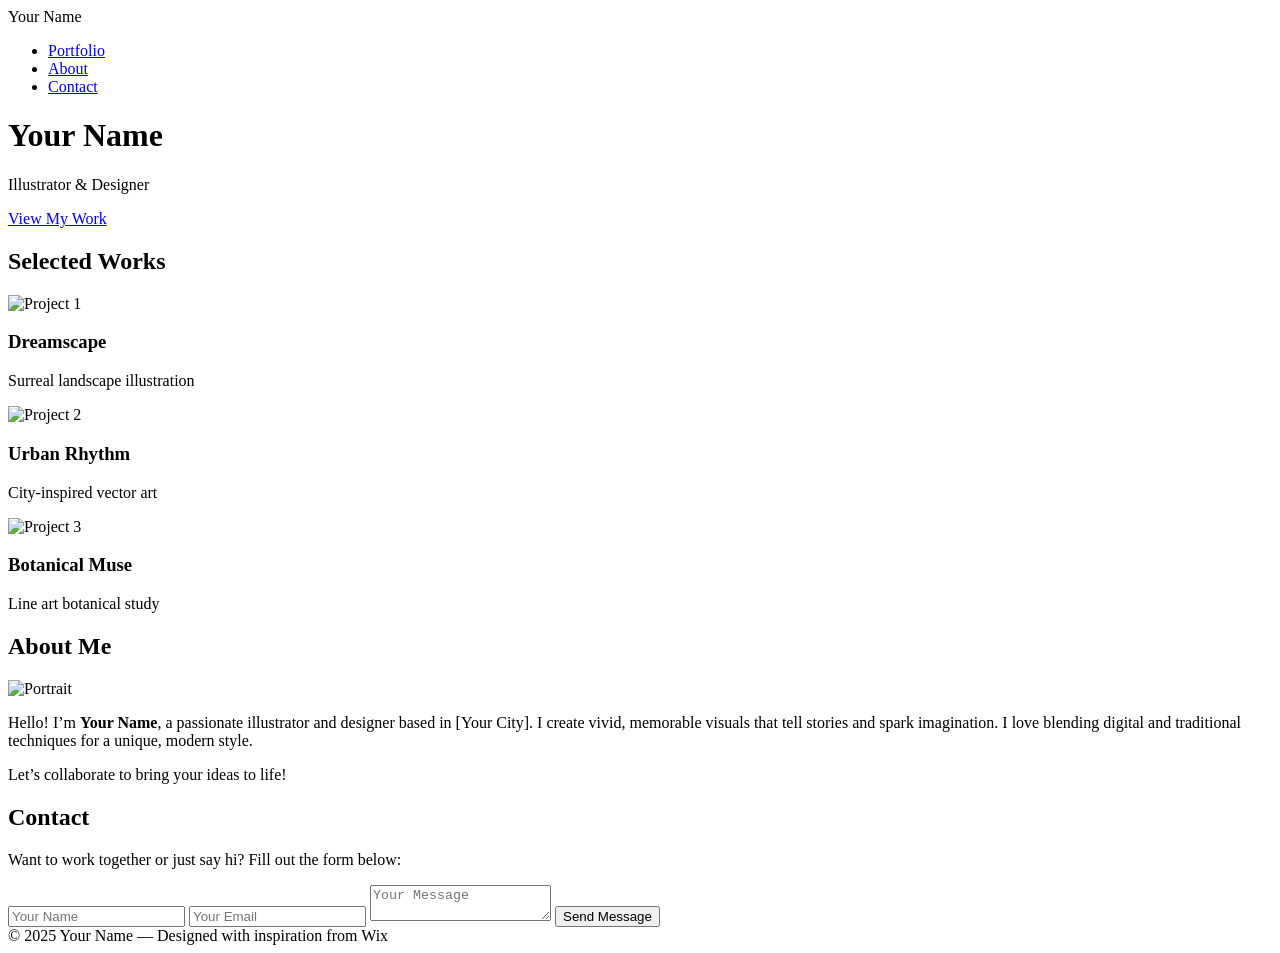
==== index.html @ c296826d "Rename index_Version2.html to index.html" ====
<!DOCTYPE html>
<html lang="en">
<head>
  <meta charset="UTF-8"/>
  <meta name="viewport" content="width=device-width,initial-scale=1.0"/>
  <title>Your Name - Portfolio</title>
  <link rel="stylesheet" href="style.css"/>
  <link href="https://fonts.googleapis.com/css?family=Montserrat:400,600,700&display=swap" rel="stylesheet">
</head>
<body>
  <nav>
    <div class="nav-container">
      <div class="logo">Your Name</div>
      <ul>
        <li><a href="#work">Portfolio</a></li>
        <li><a href="#about">About</a></li>
        <li><a href="#contact">Contact</a></li>
      </ul>
    </div>
  </nav>

  <header class="hero">
    <div class="overlay"></div>
    <div class="hero-content">
      <h1>Your Name</h1>
      <p class="subtitle">Illustrator & Designer</p>
      <a href="#work" class="hero-btn">View My Work</a>
    </div>
  </header>

  <section id="work" class="portfolio-section">
    <h2>Selected Works</h2>
    <div class="portfolio-grid">
      <div class="portfolio-item">
        <img src="https://images.unsplash.com/photo-1465101046530-73398c7f28ca?auto=format&fit=crop&w=400&q=80" alt="Project 1"/>
        <div class="portfolio-info">
          <h3>Dreamscape</h3>
          <p>Surreal landscape illustration</p>
        </div>
      </div>
      <div class="portfolio-item">
        <img src="https://images.unsplash.com/photo-1468449032654-4511bcd28971?auto=format&fit=crop&w=400&q=80" alt="Project 2"/>
        <div class="portfolio-info">
          <h3>Urban Rhythm</h3>
          <p>City-inspired vector art</p>
        </div>
      </div>
      <div class="portfolio-item">
        <img src="https://images.unsplash.com/photo-1506744038136-46273834b3fb?auto=format&fit=crop&w=400&q=80" alt="Project 3"/>
        <div class="portfolio-info">
          <h3>Botanical Muse</h3>
          <p>Line art botanical study</p>
        </div>
      </div>
      <!-- Add more projects as needed -->
    </div>
  </section>

  <section id="about" class="about-section">
    <h2>About Me</h2>
    <div class="about-content">
      <img src="https://images.unsplash.com/photo-1511367461989-f85a21fda167?auto=format&fit=facearea&w=200&h=200&q=80" alt="Portrait" class="about-avatar"/>
      <div>
        <p>Hello! I’m <strong>Your Name</strong>, a passionate illustrator and designer based in [Your City]. I create vivid, memorable visuals that tell stories and spark imagination. I love blending digital and traditional techniques for a unique, modern style.</p>
        <p>Let’s collaborate to bring your ideas to life!</p>
      </div>
    </div>
  </section>

  <section id="contact" class="contact-section">
    <h2>Contact</h2>
    <p>Want to work together or just say hi? Fill out the form below:</p>
    <form>
      <input type="text" placeholder="Your Name" required />
      <input type="email" placeholder="Your Email" required />
      <textarea placeholder="Your Message" required></textarea>
      <button type="submit">Send Message</button>
    </form>
  </section>

  <footer>
    <div>
      &copy; 2025 Your Name &mdash; Designed with inspiration from Wix
    </div>
  </footer>
</body>
</html>
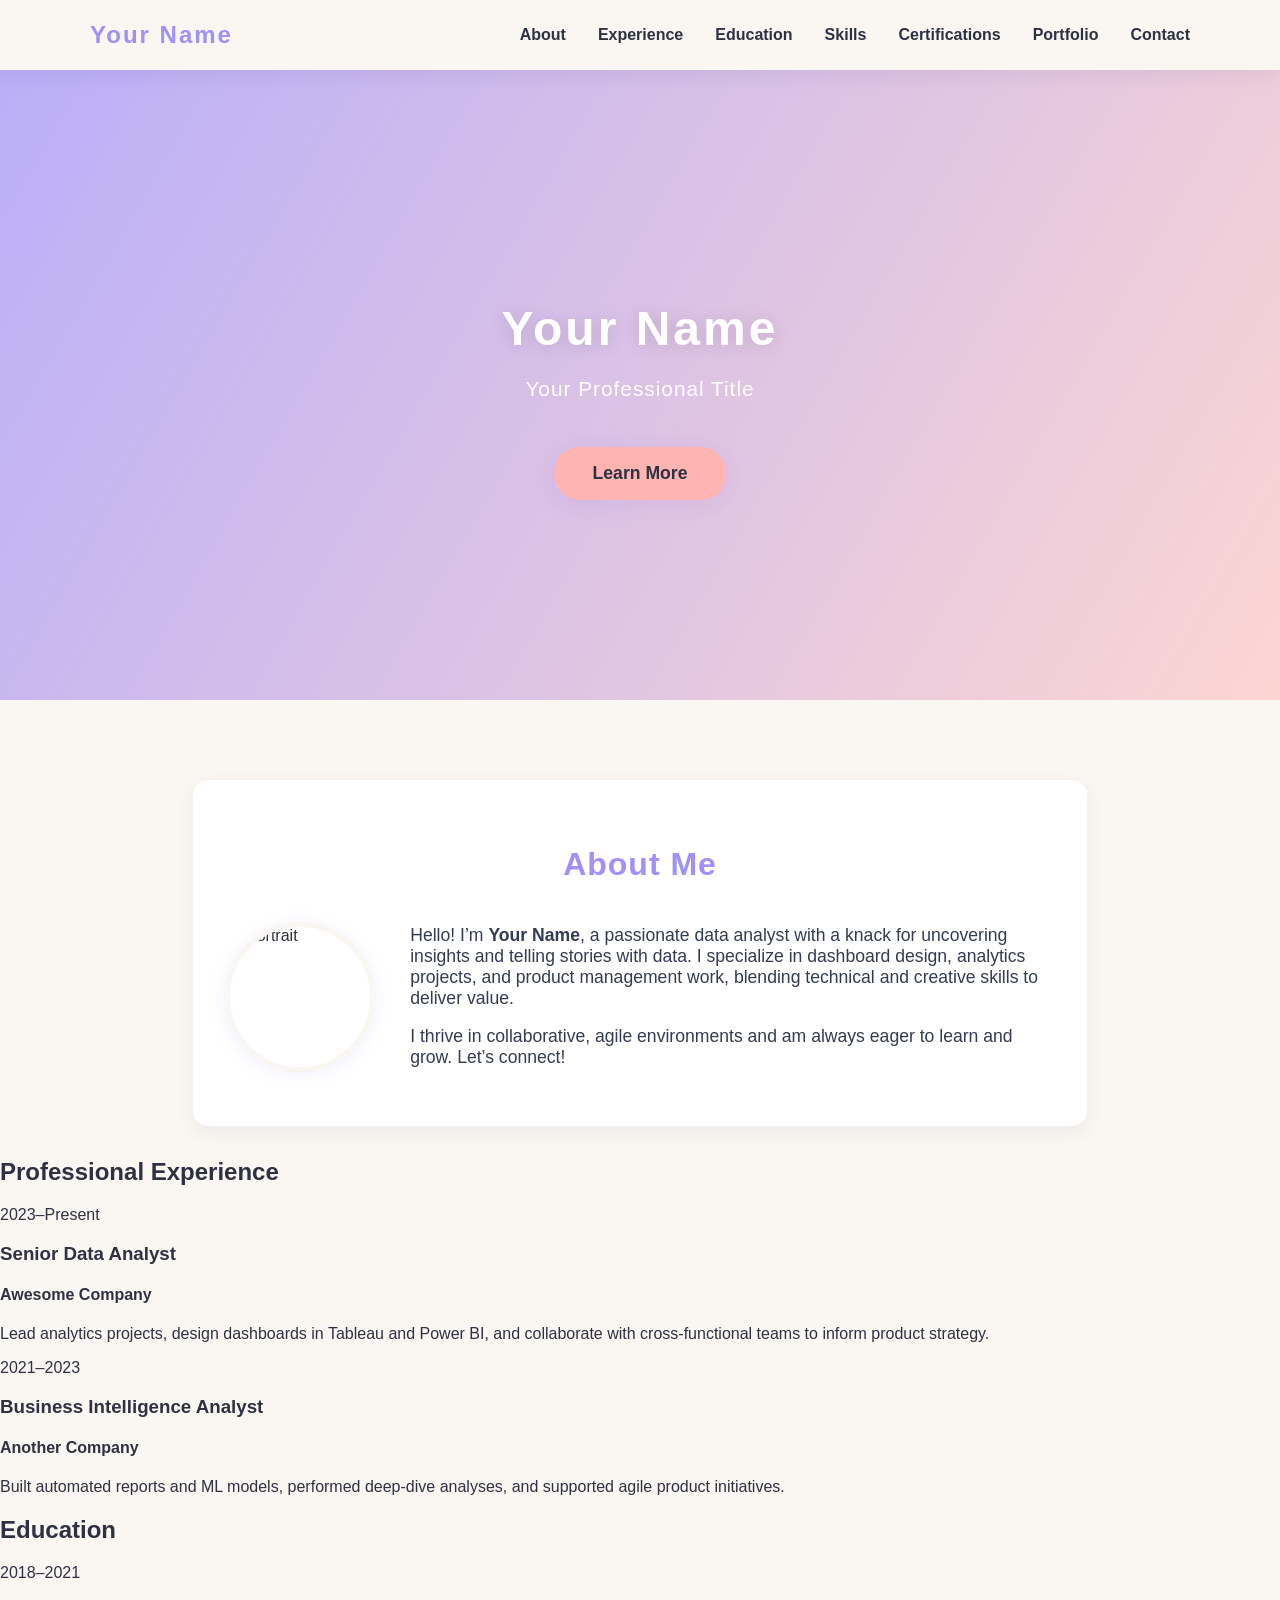
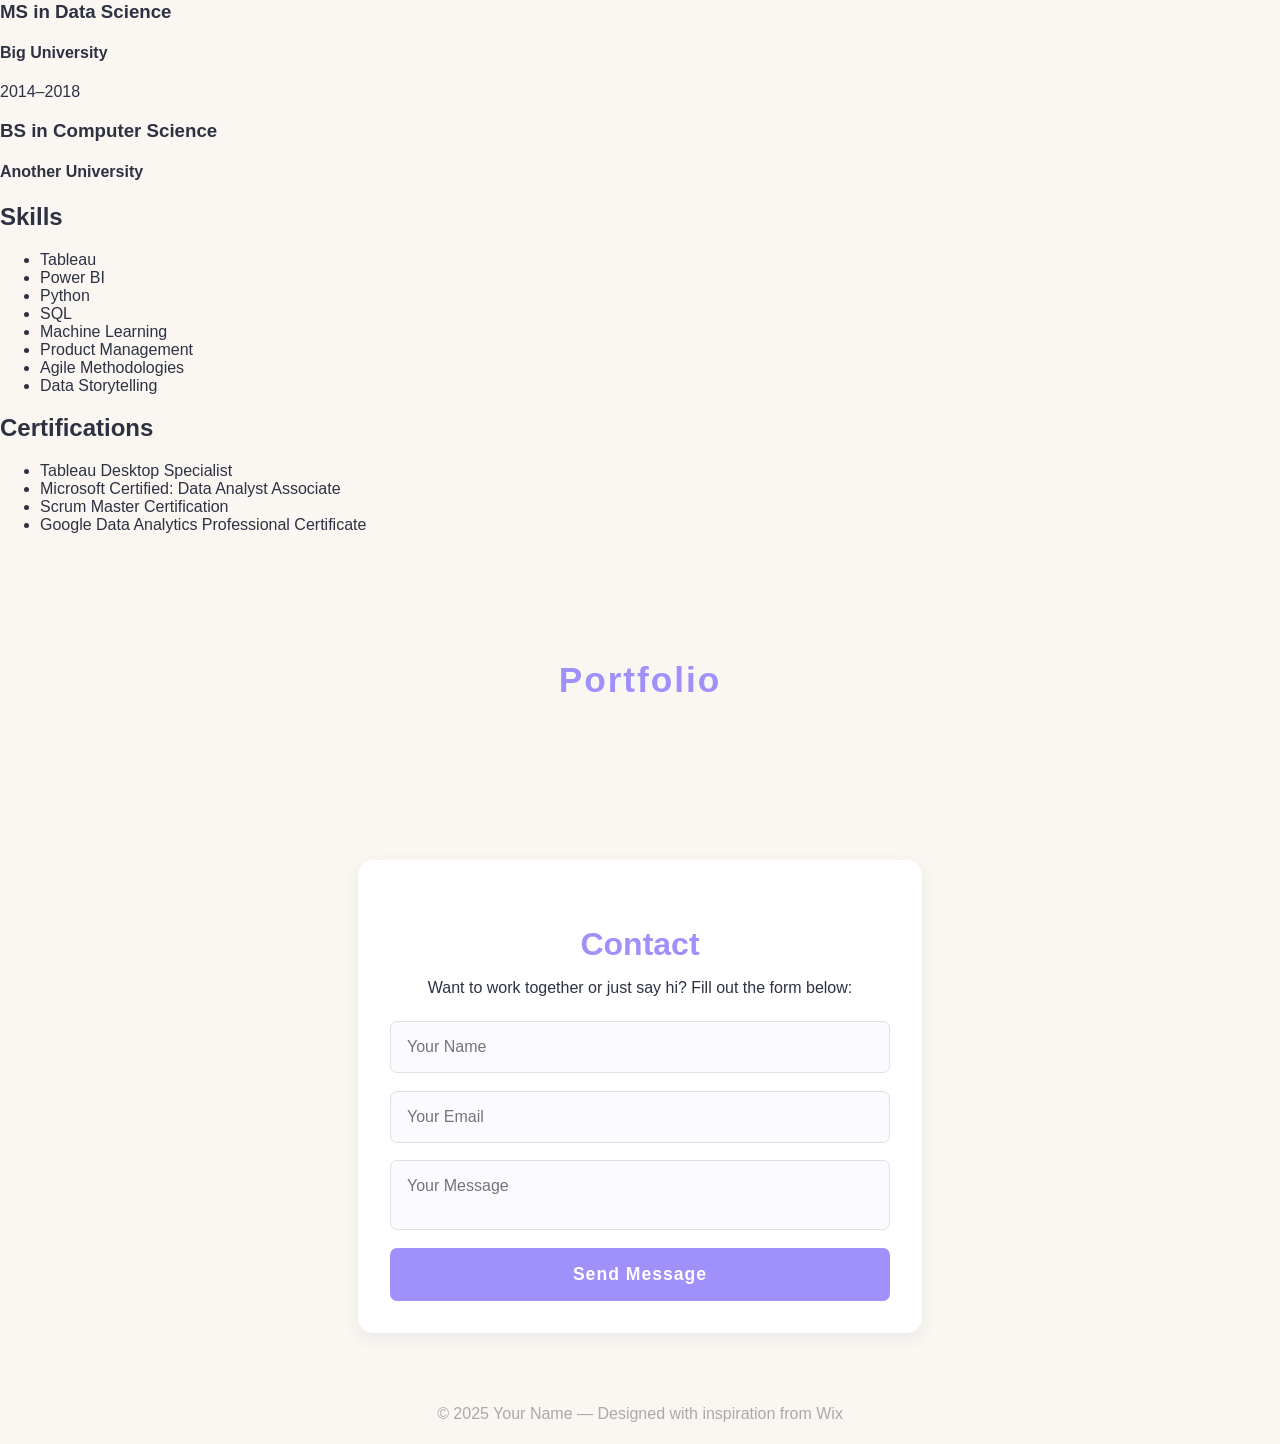
==== commit eaf41978: "Update index.html" ====
--- a/index.html
+++ b/index.html
@@ -12,8 +12,12 @@
     <div class="nav-container">
       <div class="logo">Your Name</div>
       <ul>
-        <li><a href="#work">Portfolio</a></li>
         <li><a href="#about">About</a></li>
+        <li><a href="#experience">Experience</a></li>
+        <li><a href="#education">Education</a></li>
+        <li><a href="#skills">Skills</a></li>
+        <li><a href="#certifications">Certifications</a></li>
+        <li><a href="#portfolio">Portfolio</a></li>
         <li><a href="#contact">Contact</a></li>
       </ul>
     </div>
@@ -23,48 +27,92 @@
     <div class="overlay"></div>
     <div class="hero-content">
       <h1>Your Name</h1>
-      <p class="subtitle">Illustrator & Designer</p>
-      <a href="#work" class="hero-btn">View My Work</a>
+      <p class="subtitle">Your Professional Title</p>
+      <a href="#about" class="hero-btn">Learn More</a>
     </div>
   </header>
-
-  <section id="work" class="portfolio-section">
-    <h2>Selected Works</h2>
-    <div class="portfolio-grid">
-      <div class="portfolio-item">
-        <img src="https://images.unsplash.com/photo-1465101046530-73398c7f28ca?auto=format&fit=crop&w=400&q=80" alt="Project 1"/>
-        <div class="portfolio-info">
-          <h3>Dreamscape</h3>
-          <p>Surreal landscape illustration</p>
-        </div>
-      </div>
-      <div class="portfolio-item">
-        <img src="https://images.unsplash.com/photo-1468449032654-4511bcd28971?auto=format&fit=crop&w=400&q=80" alt="Project 2"/>
-        <div class="portfolio-info">
-          <h3>Urban Rhythm</h3>
-          <p>City-inspired vector art</p>
-        </div>
-      </div>
-      <div class="portfolio-item">
-        <img src="https://images.unsplash.com/photo-1506744038136-46273834b3fb?auto=format&fit=crop&w=400&q=80" alt="Project 3"/>
-        <div class="portfolio-info">
-          <h3>Botanical Muse</h3>
-          <p>Line art botanical study</p>
-        </div>
-      </div>
-      <!-- Add more projects as needed -->
-    </div>
-  </section>
 
   <section id="about" class="about-section">
     <h2>About Me</h2>
     <div class="about-content">
       <img src="https://images.unsplash.com/photo-1511367461989-f85a21fda167?auto=format&fit=facearea&w=200&h=200&q=80" alt="Portrait" class="about-avatar"/>
       <div>
-        <p>Hello! I’m <strong>Your Name</strong>, a passionate illustrator and designer based in [Your City]. I create vivid, memorable visuals that tell stories and spark imagination. I love blending digital and traditional techniques for a unique, modern style.</p>
-        <p>Let’s collaborate to bring your ideas to life!</p>
+        <p>Hello! I’m <strong>Your Name</strong>, a passionate data analyst with a knack for uncovering insights and telling stories with data. I specialize in dashboard design, analytics projects, and product management work, blending technical and creative skills to deliver value.</p>
+        <p>I thrive in collaborative, agile environments and am always eager to learn and grow. Let’s connect!</p>
       </div>
     </div>
+  </section>
+
+  <section id="experience" class="experience-section">
+    <h2>Professional Experience</h2>
+    <div class="timeline">
+      <div class="timeline-item">
+        <div class="timeline-date">2023–Present</div>
+        <div class="timeline-content">
+          <h3>Senior Data Analyst</h3>
+          <h4>Awesome Company</h4>
+          <p>Lead analytics projects, design dashboards in Tableau and Power BI, and collaborate with cross-functional teams to inform product strategy.</p>
+        </div>
+      </div>
+      <div class="timeline-item">
+        <div class="timeline-date">2021–2023</div>
+        <div class="timeline-content">
+          <h3>Business Intelligence Analyst</h3>
+          <h4>Another Company</h4>
+          <p>Built automated reports and ML models, performed deep-dive analyses, and supported agile product initiatives.</p>
+        </div>
+      </div>
+      <!-- Add more positions as needed -->
+    </div>
+  </section>
+
+  <section id="education" class="education-section">
+    <h2>Education</h2>
+    <div class="timeline">
+      <div class="timeline-item">
+        <div class="timeline-date">2018–2021</div>
+        <div class="timeline-content">
+          <h3>MS in Data Science</h3>
+          <h4>Big University</h4>
+        </div>
+      </div>
+      <div class="timeline-item">
+        <div class="timeline-date">2014–2018</div>
+        <div class="timeline-content">
+          <h3>BS in Computer Science</h3>
+          <h4>Another University</h4>
+        </div>
+      </div>
+    </div>
+  </section>
+
+  <section id="skills" class="skills-section">
+    <h2>Skills</h2>
+    <ul class="skills-list">
+      <li>Tableau</li>
+      <li>Power BI</li>
+      <li>Python</li>
+      <li>SQL</li>
+      <li>Machine Learning</li>
+      <li>Product Management</li>
+      <li>Agile Methodologies</li>
+      <li>Data Storytelling</li>
+    </ul>
+  </section>
+
+  <section id="certifications" class="certifications-section">
+    <h2>Certifications</h2>
+    <ul class="cert-list">
+      <li>Tableau Desktop Specialist</li>
+      <li>Microsoft Certified: Data Analyst Associate</li>
+      <li>Scrum Master Certification</li>
+      <li>Google Data Analytics Professional Certificate</li>
+    </ul>
+  </section>
+
+  <section id="portfolio" class="portfolio-section">
+    <h2>Portfolio</h2>
+    <!-- You can insert your dropdown menu and project sections here -->
   </section>
 
   <section id="contact" class="contact-section">
--- a/style.css
+++ b/style.css
@@ -0,0 +1,314 @@
+:root {
+  --primary: #9f90fa;
+  --accent: #ffb4b4;
+  --bg-light: #faf7f2;
+  --text-dark: #2d3142;
+  --text-light: #fff;
+  --shadow: 0 6px 18px rgba(50,40,100,0.07);
+}
+html {
+  scroll-behavior: smooth;
+}
+body {
+  font-family: 'Montserrat', Arial, sans-serif;
+  background: var(--bg-light);
+  color: var(--text-dark);
+  margin: 0;
+}
+nav {
+  background: var(--bg-light);
+  box-shadow: var(--shadow);
+  position: sticky;
+  top: 0;
+  z-index: 100;
+}
+.nav-container {
+  display: flex;
+  justify-content: space-between;
+  align-items: center;
+  max-width: 1100px;
+  padding: 1.3rem 2rem;
+  margin: 0 auto;
+}
+.logo {
+  font-size: 1.5rem;
+  font-weight: bold;
+  letter-spacing: 2px;
+  color: var(--primary);
+}
+nav ul {
+  display: flex;
+  gap: 2rem;
+  list-style: none;
+  margin: 0;
+  padding: 0;
+}
+nav ul li a {
+  text-decoration: none;
+  color: var(--text-dark);
+  font-weight: 600;
+  font-size: 1rem;
+  position: relative;
+  transition: color 0.2s;
+}
+nav ul li a::after {
+  content: "";
+  display: block;
+  width: 0;
+  height: 2px;
+  background: var(--primary);
+  transition: width 0.2s;
+  position: absolute;
+  bottom: -3px;
+  left: 0;
+}
+nav ul li a:hover {
+  color: var(--primary);
+}
+nav ul li a:hover::after {
+  width: 100%;
+}
+
+/* Hero Section */
+.hero {
+  min-height: 70vh;
+  background: url('https://images.unsplash.com/photo-1519125323398-675f0ddb6308?auto=format&fit=crop&w=1200&q=80') center/cover no-repeat;
+  position: relative;
+  display: flex;
+  align-items: center;
+  justify-content: center;
+}
+.hero .overlay {
+  position: absolute;
+  inset: 0;
+  background: linear-gradient(120deg,rgba(159,144,250,0.7) 0%,rgba(255,180,180,0.5) 100%);
+  z-index: 1;
+}
+.hero-content {
+  z-index: 2;
+  position: relative;
+  color: var(--text-light);
+  text-align: center;
+  padding: 3rem 1rem;
+}
+.hero-content h1 {
+  font-size: 3rem;
+  letter-spacing: 3px;
+  margin-bottom: 0.3em;
+  font-weight: 700;
+  text-shadow: 0 2px 18px rgba(0,0,0,0.13);
+}
+.hero-content .subtitle {
+  font-size: 1.3rem;
+  margin-bottom: 1.2em;
+  font-weight: 400;
+  letter-spacing: 1px;
+}
+.hero-btn {
+  background: var(--accent);
+  color: var(--text-dark);
+  font-weight: 600;
+  border: none;
+  border-radius: 25px;
+  padding: 0.9em 2.2em;
+  font-size: 1.1rem;
+  text-decoration: none;
+  box-shadow: 0 4px 24px rgba(100,50,200,0.09);
+  transition: background 0.2s, color 0.2s, box-shadow 0.2s;
+  cursor: pointer;
+  display: inline-block;
+  margin-top: 1.2em;
+}
+.hero-btn:hover {
+  background: var(--primary);
+  color: var(--text-light);
+  box-shadow: 0 8px 36px rgba(100,50,200,0.16);
+}
+
+/* Portfolio Section */
+.portfolio-section {
+  padding: 5rem 2rem 2rem 2rem;
+  max-width: 1100px;
+  margin: 0 auto;
+}
+.portfolio-section h2 {
+  text-align: center;
+  margin-bottom: 3rem;
+  font-size: 2.2rem;
+  letter-spacing: 2px;
+  color: var(--primary);
+  font-weight: 700;
+}
+.portfolio-grid {
+  display: grid;
+  grid-template-columns: repeat(auto-fit, minmax(280px, 1fr));
+  gap: 2.5rem;
+}
+.portfolio-item {
+  background: #fff;
+  border-radius: 15px;
+  overflow: hidden;
+  box-shadow: var(--shadow);
+  transition: transform 0.25s, box-shadow 0.25s;
+  position: relative;
+  cursor: pointer;
+}
+.portfolio-item:hover {
+  transform: translateY(-12px) scale(1.03);
+  box-shadow: 0 10px 30px 0 rgba(159, 144, 250, 0.13);
+}
+.portfolio-item img {
+  width: 100%;
+  object-fit: cover;
+  aspect-ratio: 4 / 3;
+  transition: filter 0.3s;
+  display: block;
+}
+.portfolio-item:hover img {
+  filter: brightness(0.93) blur(1px);
+}
+.portfolio-info {
+  position: absolute;
+  bottom: 0;
+  left: 0;
+  width: 100%;
+  background: linear-gradient(0deg,rgba(159,144,250,0.92) 0%,rgba(255,255,255,0.01) 80%);
+  color: #fff;
+  padding: 1rem 1.2rem 1.2rem 1.2rem;
+  opacity: 0;
+  transition: opacity 0.3s;
+}
+.portfolio-item:hover .portfolio-info {
+  opacity: 1;
+}
+.portfolio-info h3 {
+  margin: 0 0 0.3em 0;
+  font-size: 1.1rem;
+  font-weight: 700;
+}
+.portfolio-info p {
+  margin: 0;
+  font-size: 0.97rem;
+}
+
+/* About Section */
+.about-section {
+  max-width: 830px;
+  margin: 5rem auto 2rem auto;
+  padding: 2.5rem 2rem;
+  background: #fff;
+  border-radius: 15px;
+  box-shadow: var(--shadow);
+}
+.about-section h2 {
+  text-align: center;
+  margin-bottom: 1.5rem;
+  font-size: 2rem;
+  letter-spacing: 1px;
+  color: var(--primary);
+  font-weight: 700;
+}
+.about-content {
+  display: flex;
+  align-items: center;
+  gap: 2.2rem;
+  flex-wrap: wrap;
+  justify-content: center;
+}
+.about-avatar {
+  width: 140px;
+  height: 140px;
+  border-radius: 50%;
+  object-fit: cover;
+  box-shadow: 0 2px 16px rgba(159,144,250,0.15);
+  border: 5px solid var(--bg-light);
+}
+.about-content div {
+  flex: 1 1 300px;
+  font-size: 1.1rem;
+  color: #353b55;
+}
+
+/* Contact Section */
+.contact-section {
+  max-width: 500px;
+  margin: 5rem auto 2.5rem auto;
+  padding: 2.5rem 2rem 2rem 2rem;
+  background: #fff;
+  border-radius: 15px;
+  box-shadow: var(--shadow);
+  text-align: center;
+}
+.contact-section h2 {
+  margin-bottom: 1rem;
+  font-size: 2rem;
+  color: var(--primary);
+  font-weight: 700;
+}
+.contact-section form {
+  display: flex;
+  flex-direction: column;
+  gap: 1.1rem;
+  margin-top: 1.5rem;
+}
+.contact-section input,
+.contact-section textarea {
+  padding: 1rem;
+  border: 1.5px solid #e0e0e0;
+  border-radius: 7px;
+  font-size: 1rem;
+  font-family: inherit;
+  background: #fafaff;
+  resize: none;
+  transition: border-color 0.2s;
+}
+.contact-section input:focus,
+.contact-section textarea:focus {
+  border-color: var(--primary);
+  outline: none;
+}
+.contact-section button {
+  background: var(--primary);
+  color: #fff;
+  border: none;
+  padding: 1rem 0;
+  border-radius: 7px;
+  font-size: 1.1rem;
+  font-weight: 600;
+  cursor: pointer;
+  transition: background 0.2s;
+  letter-spacing: 1px;
+}
+.contact-section button:hover {
+  background: var(--accent);
+  color: var(--text-dark);
+}
+
+/* Footer */
+footer {
+  text-align: center;
+  padding: 2rem 0 1.3rem 0;
+  background: var(--bg-light);
+  color: #aaa;
+  font-size: 1rem;
+}
+
+/* Responsive Design */
+@media (max-width: 900px) {
+  .about-content {
+    flex-direction: column;
+    text-align: center;
+    gap: 1.2rem;
+  }
+  .nav-container {
+    flex-direction: column;
+    gap: 1rem;
+    padding: 1.2rem 1rem;
+  }
+}
+@media (max-width: 600px) {
+  .hero-content h1 { font-size: 2rem; }
+  .portfolio-section { padding: 2.2rem 0.5rem 1rem 0.5rem; }
+  .about-section, .contact-section { padding: 1.3rem 0.5rem; }
+  .portfolio-grid { gap: 1.1rem; }
+}
